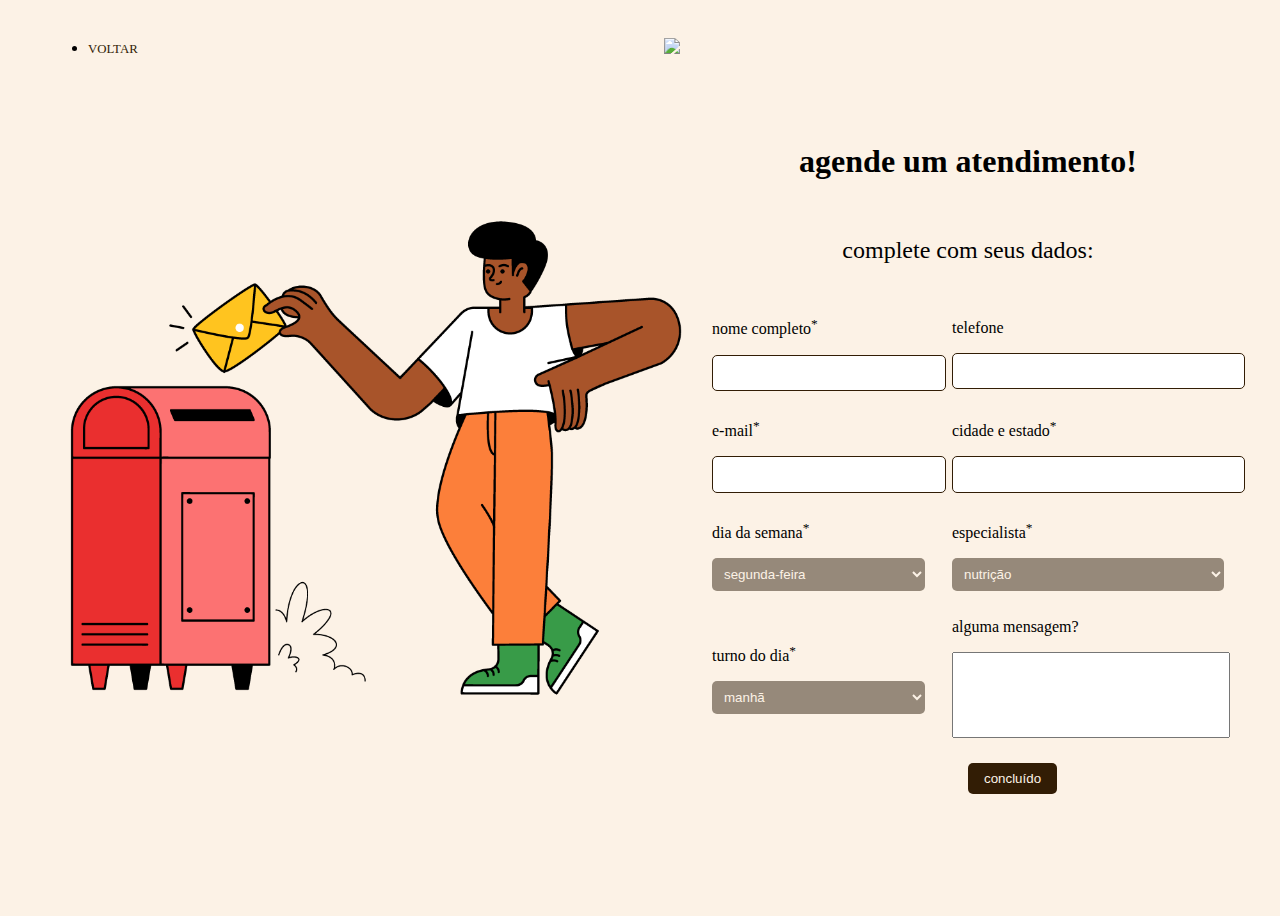
==== pages/contactPage/index.html @ e4000488 "feat(lp): tudo" ====
<!DOCTYPE html>
<html lang="pt-br">
  <head>
    <meta charset="UTF-8" />
    <meta http-equiv="X-UA-Compatible" content="IE=edge" />
    <meta name="viewport" content="width=device-width, initial-scale=1.0" />
    <link
      rel="stylesheet"
      type="text/css"
      href="../../styles/contactPage/styles.css"
    />
    <link
      rel="stylesheet"
      type="text/css"
      href="../../styles/mainPage/styles.css"
    />
    <link rel="stylesheet" type="text/css" href="../../styles/reset.css" />
    <link rel="preconnect" href="https://fonts.googleapis.com" />
    <link rel="preconnect" href="https://fonts.gstatic.com" crossorigin />
    <link
      href="https://fonts.googleapis.com/css2?family=Libre+Franklin:wght@100;200;300;400;500;600;700;800;900&display=swap"
      rel="stylesheet"
    />
    <link
      rel="stylesheet"
      type="text/css"
      href="../../styles/quizPage/styles.css"
    />
    <link
      rel="icon"
      href="../../assets/images/favicon.ico"
      type="image/x-icon"
    />
    <title>agende um atendimento | healthy.me</title>
  </head>
  <body>
    <header>
      <nav class="navbar-quiz">
        <div class="nav-menu-container-quiz">
          <ul class="nav-menu-landing-page">
            <li class="nav-menu-item">
              <a href="../../pages/mainPage/index.html" aria-label="Back"
                >voltar</a
              >
            </li>
          </ul>
        </div>
        <div>
          <a href="../../pages/mainPage/index.html" aria-label="Healthy.me Logo"
            ><img
              class="logo-img"
              id="logo-img"
              src="../../assets/images/logo.png"
          /></a>
        </div>
      </nav>
    </header>
    <section class="contact-page-container">
      <div class="contact-page-content">
        <section class="contact-right-side">
                <img src="../../assets/images/contact.png" class="contact-img">
        </section>
        <section class="contact-left-side">
          <div class="contact-us-title-container">
            <h1 class="contact-us-title">agende um atendimento!</h1>
            <h2 class="contact-us-subtitle">complete com seus dados:</h2>
          </div>
          <form class="contact-us-form">
              <div class="form-input-container">
                <label for="name">nome completo<sup>*</sup></label>
                <input type="text" name="name" class="form-input" required />
              </div>
              <div class="form-input-container">
                <label for="phone">telefone</label>
                <input type="tel" name="phone" class="form-input" required />
              </div>
              <div class="form-input-container">
                <label for="email">e-mail<sup>*</sup></label>
                <input type="email" name="email" class="form-input" required />
              </div>
              <div class="form-input-container">
                <label for="city">cidade e estado<sup>*</sup></label>
                <input type="text" name="city" class="form-input" required />
              </div>

              <div class="form-input-container">
                <label for="day-week">dia da semana<sup>*</sup></label>
                <select name="day-week" class="form-select" required>
                  <option value="monday">segunda-feira</option>
                  <option value="tuesday">terça-feira</option>
                  <option value="wednesday">quarta-feira</option>
                  <option value="thursday">quinta-feira</option>
                  <option value="friday">sexta-feira</option>
                </select>
              </div>
              <div class="form-input-container">
                <label for="specialist" >especialista<sup>*</sup></label>
                <select name="specialist" class="form-select" required>
                  <option value="nutrition">nutrição</option>
                  <option value="psychology">psicologia</option>
                  <option value="dermatology">dermatologia</option>
                  <option value="psychiatry">psiquiatria</option>
                  <option value="general">geral</option>
                </select>
              </div>
              <div class="form-input-container">
                <label for="day-hour">turno do dia<sup>*</sup></label>
                <select name="day-hour" class="form-select">
                  <option>manhã</option>
                  <option>tarde</option>
                  <option>noite</option>
                </select>
              </div>
              <div class="form-input-container">
                <label for="message">alguma mensagem?</label>
                <textarea
                  name="message"
                  class="input-message"
                ></textarea>
              </div>
            <button class="submit-btn-form" type="submit">concluído</button>
          </form>
        </section>
      </div>
    </section>
  </body>
</html>
<html></html>
---- styles/contactPage/styles.css ----
.contact-page-container {
  height: 100vh;
  width: 100vw;
  background-color: var(--color-beige);
}
.contact-page-content {
  display: flex;
  height: 100%;
  width: 100%;
  justify-content: space-evenly;
}
.contact-us-title-container {
  display: flex;
  flex-direction: column;
  align-items: center;
  margin-bottom: 2rem;
  gap: 1rem;
}
.contact-us-title {
  font-weight: 600;
  font-size: 2rem;
  margin-bottom: 1;
}
.contact-us-subtitle {
  font-weight: 500;
}
.contact-left-side {
  display: flex;
  flex-direction: column;
  padding: 1rem;
  justify-content: center;
  align-items: center;
  margin-right: 3rem;
}
.contact-right-side {
  height: 100%;
  align-items: center;
  display: flex;
  flex-direction: column;
  margin-left: 3rem;
  justify-content: center;

}
.contact-us-form {
  display: grid;
  place-items: center;
  gap: 1.7rem;
  grid-template-columns: 1fr 1fr;
  position: relative;
  padding-bottom: 3.5rem;
}

.form-input-container {
  display: flex;
  flex-direction: column;
  gap: 1rem;
  max-width: 17rem;
  width: 100%;
}
.form-input-speciality-container {
  display: flex;
  gap: 0.2rem;
  align-items: center;
}
.form-input {
  outline: none;
  border: 1px solid var(--color-brown);
  border-radius: 5px;
  width: 100%;
  padding: 0.6rem;
}
.form-select {
  background-color: var(--color-even-lighter-brown);
  color: var(--color-beige);
  padding: 0.5rem;
  border: none;
  border-radius: 5px;
}
.input-message {
  width: 20rem;
  max-width: 100%;
  height: 5rem;
  resize: none;
}
.submit-btn-form {
  position: absolute;
  bottom: 0;
  left: 50%;
  border: none;
  border-radius: 5px;
  padding: 0.5rem 1rem 0.5rem 1rem;
  color: var(--color-beige);
  background-color: var(--color-brown);
}
.contact-img {

    width: 40rem;
    height: auto;
}
---- styles/mainPage/styles.css ----
:root {
  --color-white: #fff;
  --color-black: #000;
  --color-lighter-brown: #877560;
  --color-even-lighter-brown: #96897a;
  --color-beige: #fcf2e6;
  --color-dark-beige: #eee3d4;
  --color-brown: #321d05;
  --color-light-blue: #eaf4f6;
  --color-blue: #8fd9e4;
  --color-light-purple: #f5f1ff;
  --color-dark-purple: #7983ca;
  --color-light-orange: #f9d8ad;
  --color-dark-orange: #c57b59;
  --color-dark-green: #5d6930;
  --color-light-green: #878a6d;
  --color-green: #f1ffcb;
}
.dark-mode {
  --color-white: #000;
  --color-black: #fcf2e6;
  --color-beige: #321d05;
  --color-dark-beige: #241806;
  --color-brown: #fcf2e6;
  --color-lighter-brown: #baaa98;
  --color-even-lighter-brown: #544c44;
  --color-light-green: #585a48;
}
html {
  scroll-behavior: smooth;
  background-color: var(--color-beige);
}

/* navbar */

.navbar {
  position: fixed;
  width: 100%;
  background-color: var(--color-beige);
  height: 5rem;
  display: grid;
  grid-template-columns: auto 1fr;
  align-items: center;
  z-index: 9999;
  gap: 2rem;
}
.navbar-quiz {
  position: fixed;
  width: 100%;
  background-color: var(--color-beige);
  height: 5rem;
  display: flex;
  align-items: center;
  justify-content: center;
  z-index: 9999;
}
.logo-container {
  width: auto;
  grid-column: 1;
  z-index: 9999;
}
.logo-img {
  width: auto;
  height: 2rem;
  cursor: pointer;
  z-index: 9999;
  margin-left: 3rem;
}
.nav-menu-container {
  display: flex;
  justify-content: end;
  margin-right: 2.5rem;
  grid-column: 2;
}
.nav-menu-container-quiz {
  left: 2.5rem;
  position: absolute;
}
.nav-menu-landing-page {
  align-items: center;
  gap: 3rem;
  display: flex;
}
.nav-menu-item a {
  cursor: pointer;
  text-transform: uppercase;
  color: var(--color-brown);
  transition-duration: 200ms;
  font-weight: 400;
  font-size: 0.8rem;
  text-decoration: none;
}
.nav-menu-item a:hover {
  color: var(--color-lighter-brown);
  transition-duration: 200ms;
}
.contact-btn {
  border: none;
  background-color: var(--color-brown);
  color: var(--color-beige);
  padding: 0.9rem 1.4rem 0.9rem 1.4rem;
  border-radius: 100px;
  cursor: pointer;
  text-transform: uppercase;
  font-size: 0.7rem;
}

/* about page */

.about-page {
  height: 100vh;
  width: 100vw;
  position: relative;
  display: flex;
  justify-content: center;
  align-items: center;
  background-color: var(--color-beige);
  background-image: url("../../assets/images/plant1.png");
  background-repeat: no-repeat;
  background-position: left 5% bottom;
  background-size: 20rem auto;
  user-select: none;
}
.about-content {
  text-align: center;
  margin-top: 5rem;
}
.title-about {
  padding-bottom: 2rem;
  position: relative;
}
.about-cover-img {
  max-width: 40rem;
  width: 100%;
  padding-bottom: 1rem;
  z-index: 9999;
}
.title-about h2 {
  font-weight: 500;
  color: var(--color-black);
  font-size: 1.5rem;
  position: relative;
}
.about-description {
  max-width: 45rem;
  width: 100%;
  color: var(--color-black);
  position: relative;
}
.about-description p {
  font-size: 1.3rem;
  line-height: 30px;
  font-weight: 300;
  padding-bottom: 2rem;
  background-color: var(--color-beige);
  border-radius: 5px;
}
.quiz-btn {
  border: none;
  background-color: var(--color-brown);
  color: var(--color-beige);
  padding: 0.9rem 1.4rem 0.9rem 1.4rem;
  border-radius: 100px;
  cursor: pointer;
  text-transform: uppercase;
  font-size: 1rem;
  box-shadow: 0 0 20px 10px rgba(0, 0, 0, 0.1);
  transition-duration: 200ms;
}
.quiz-btn:hover {
  transition-duration: 200ms;
  transform: scale(0.95);
}
.plant1-img {
  max-width: 20rem;
  width: 100%;
  height: auto;
  object-fit: contain;
}
.plant1-container {
  position: absolute;
  z-index: 0;
}
.bold-word {
  text-decoration: underline;
}
.about-blob-img {
  position: absolute;
  top: 0;
  right: 0;
  object-fit: contain;
}

/* settings component */

.settings-container {
  position: fixed;
  bottom: 0;
  left: 4rem;
  z-index: 9999;
  display: flex;
  flex-direction: column;
  align-items: center;
  gap: 0.5rem;
}
.settings-line {
  height: 10rem;
  width: 0.2rem;
  background-color: var(--color-lighter-brown);
}
#music-btn {
  background-color: var(--color-beige);
  border: 1px solid var(--color-lighter-brown);
  padding: 0.5rem;
  color: var(--color-brown);
  cursor: pointer;
  background-image: url("https://cdn.icon-icons.com/icons2/2226/PNG/512/play_icon_134504.png");
  background-repeat: no-repeat;
  background-position: center;
  background-size: 0.8rem auto;
}
.dark-btn {
  width: 1rem;
  height: auto;
  cursor: pointer;
  display: block;
}

/* missions page */

.mission-page {
  height: 100vh;
  width: 100vw;
  position: relative;
  background-color: var(--color-beige);
  display: flex;
  align-items: end;
  justify-content: center;
}
.missions-container {
  height: 89vh;
  display: grid;
  justify-content: center;
  align-items: center;
  grid-template-columns: 1fr 1fr;
  gap: 3rem;
}

/* missions page left side */

.mission-left-side {
  grid-column: 1;
  text-align: center;
  display: flex;
  height: 100%;
  flex-direction: column;
  align-items: center;
  justify-content: center;
}
.mission-left-content {
  padding-left: 5rem;
  gap: 2rem;
  display: flex;
  flex-direction: column;
  justify-content: center;
  align-items: center;
}
.mission-left-title {
  font-size: 3rem;
  width: 100%;
  padding-bottom: 1.5rem;
  color: var(--color-black);
  border-bottom: 1px solid var(--color-brown);
}
.mission-left-description {
  font-size: 1rem;
  max-width: 40rem;
  color: var(--color-black);
  line-height: 22px;
  text-align: left;
}

/* cards left side */

.cards-container {
  display: grid;
  grid-template-columns: repeat(auto-fit, minmax(15rem, 30rem));
  width: 100%;
  justify-content: center;
}
.card {
  padding: 1.5rem;
  max-width: 100%;
  height: auto;
  position: relative;
  border: 2px solid var(--color-even-lighter-brown);
  display: flex;
  flex-direction: column;
  border-radius: 7px;
  box-shadow: 0 0 9px 1.5px rgba(0, 0, 0, 0.1);
  margin-bottom: 1rem;
}
.card-title {
  width: 100%;
  display: flex;
  color: var(--color-black);
  justify-content: start;
  padding-bottom: 1rem;
  padding-left: 2rem;
  font-size: 1rem;
  font-weight: 600;
}
.card-description {
  font-size: 0.85rem;
  color: var(--color-black);
  text-align: justify;
  line-height: 17px;
  width: 100%;
}
.mission-icon {
  width: 2rem;
  height: auto;
  position: absolute;
  top: 0.6rem;
  left: 0.8rem;
}

/* missions page right side */

.mission-right-side {
  grid-column: 2;
  height: 100%;
  display: flex;
  flex-direction: column;
  justify-content: center;
  align-items: center;
  padding-right: 2rem;
}
.mission-img-container {
  background-color: var(--color-even-lighter-brown);
  border-radius: 50%;
  max-width: 40rem;
  width: 100%;
  overflow: hidden;
  position: relative;
}
.mission-img-container::before {
  content: "";
  display: block;
  padding-top: 100%;
}
.mission-img {
  position: absolute;
  top: 0;
  left: 0;
  right: 0;
  bottom: 0;
  background-image: url("../../assets/images/mission2.png");
  background-repeat: no-repeat;
  background-size: cover;
  background-position: center;
}

/* information page */

.info-page {
  height: 100vh;
  width: 100vw;
  position: relative;
  background-color: var(--color-beige);
  display: flex;
  align-items: end;
  justify-content: center;
}
.info-page-container {
  width: 100%;
  height: 90vh;
  display: grid;
  grid-template-columns: 1fr 1fr;
  justify-content: center;
  place-items: center;
}
/* information page left side */

.info-left-side {
  grid-column: 1;
  width: 100%;
  height: 100%;
  display: flex;
  justify-content: end;
  place-items: center;
}
.information-display-container {
  width: 70%;
  max-height: 85%;
  height: 100%;
  margin-right: 4rem;
  position: relative;
  background-color: var(--color-light-green);
  border-radius: 5px;
  padding: 2rem;
}
.information-display-container span {
  position: absolute;
  color: var(--color-black);
  top: 1rem;
  font-size: 0.7rem;
  left: 1rem;
  background-color: var(--color-light-green);
}
.information-display-container h1 {
  font-weight: 500;
  font-size: 2rem;
  color: var(--color-brown);
}
.information-display-container p {
  line-height: 24px;
  color: var(--color-brown);
  font-size: 0.9rem;
}

/* info displays  */

#vitamins-display {
  display: flex;
  flex-direction: column;
  align-items: center;
  justify-content: center;
  gap: 1.5rem;
}
#vitamins-display-container {
  height: 100%;
  overflow-y: auto;
  display: none;
}
#exercise-display {
  display: flex;
  flex-direction: column;
  align-items: center;
  justify-content: center;
  gap: 1.5rem;
}
#exercise-display-container {
  height: 100%;
  overflow-y: auto;
  display: none;
}
#simple-actions-display {
  display: flex;
  flex-direction: column;
  align-items: center;
  justify-content: center;
  gap: 1.5rem;
}
#simple-actions-display-container {
  height: 100%;
  overflow-y: auto;
  display: none;
}
#sports-display {
  display: flex;
  flex-direction: column;
  align-items: center;
  justify-content: center;
  gap: 1.5rem;
}
#sports-display-container {
  height: 100%;
  overflow-y: auto;
  display: none;
}
.info-display-icon {
  width: 1rem;
  height: auto;
}

/* information page right side  */

.info-right-side {
  grid-column: 2;
  width: 100%;
  height: 100%;
  display: flex;
  justify-content: center;
  align-items: center;
}
.info-right-content {
  width: 100%;
  color: var(--color-black);
  height: 95%;
  display: flex;
  flex-direction: column;
  place-items: center;
  padding: 1rem 4rem 1rem 1rem;
  gap: 2rem;
}
.info-right-content div {
  transition-duration: 200ms;
}
.info-right-content div:hover {
  transform: scale(0.97);
  transition-duration: 200ms;
}
.info-right-title {
  font-size: 3rem;
  display: flex;
  width: 100%;
  justify-content: center;
  padding-bottom: 1.5rem;
  border-bottom: 1px solid var(--color-brown);
}

/* info buttons  */

.info-list {
  display: grid;
  grid-template-columns: 1fr;
  grid-gap: 1.5rem;
  width: 50%;
}
.info-list h1 {
  font-size: 1rem;
  font-weight: 500;
  z-index: 9998;
  text-align: center;
  width: 70%;
  text-transform: uppercase;
}
.info-list div {
  border-radius: 5px;
  box-shadow: 0 0 9px 1.5px rgba(0, 0, 0, 0.1);
  height: 2rem;
  padding: 2rem;
  display: flex;
  justify-content: end;
  align-items: center;
  position: relative;
  cursor: pointer;
}
.info-list img {
  position: absolute;
  width: 6rem;
  height: auto;
  bottom: 0;
  left: -0.2rem;
  z-index: 0;
}
.vitamins-info-box {
  background-color: var(--color-light-blue);
  border: 1.5px solid var(--color-blue);
}
.exercise-info-box {
  background-color: var(--color-light-purple);
  border: 1.5px solid var(--color-dark-purple);
}
.simple-actions-info-box {
  background-color: var(--color-light-orange);
  border: 1.5px solid var(--color-dark-orange);
}
.sports-info-box {
  background-color: var(--color-green);
  border: 1.5px solid var(--color-light-green);
}

/* challenge page  */

.challenge-page {
  height: 100vh;
  width: 100vw;
  position: relative;
  background-color: var(--color-beige);
  display: flex;
  justify-content: center;
  align-items: end;
}
.challenge-container {
  width: 70vw;
  height: 85vh;
  display: flex;
  flex-direction: column;
  align-items: center;
  padding: 2rem;
  gap: 1.5rem;
  color: var(--color-black);
}
.challenge-page-title {
  font-size: 3rem;
  display: flex;
  width: 70%;
  justify-content: center;
}

/* form challenge  */

#form-challenge {
  width: 100%;
  display: flex;
  justify-content: center;
  gap: 0.5rem;
  position: relative;
  align-items: center;
}
#input-challenge {
  max-width: 40rem;
  width: 100%;
  height: 2.5rem;
  border: 1.5px solid var(--color-lighter-brown);
  background-color: var(--color-dark-beige);
  border-radius: 5px;
  text-indent: 1rem;
  padding-right: 3.5rem;
  position: relative;
  outline: none;
}
#frequency-select {
  height: 2rem;
  border: none;
  background-color: var(--color-lighter-brown);
  color: var(--color-white);
  outline: none;
  border-radius: 5px;
}
.submit-button-challenge {
  border: none;
  width: 2.5rem;
  height: 2.5rem;
  padding: 0.5rem;
  border-radius: 50%;
  cursor: pointer;
  background-color: var(--color-brown);
  color: var(--color-beige);
}

/* goals  */

.goals-container {
  width: 75%;
  height: 100%;
  background-color: var(--color-dark-beige);
  padding: 2rem;
  border-radius: 5px;
  position: relative;
  display: flex;
  flex-direction: column;
  align-items: center;
  gap: 1rem;
  overflow: auto;
  text-align: center;
}

.goal {
  width: 90%;
  max-height: 5rem;
  height: 100%;
  padding: 1rem;
  background-color: var(--color-beige);
  color: var(--color-black);
  border: 2px solid var(--color-even-lighter-brown);
  border-radius: 5px;
  display: flex;
  align-items: center;
  justify-content: space-between;
  position: relative;
  flex-shrink: 0;
}
.goal-left-menu {
  display: flex;
  gap: 1rem;
}
.goal h1 {
  font-weight: 500;
  font-size: 0.9rem;
  max-width: 35rem;
  word-break: break-all;
  line-height: 20px;
  text-decoration: none;
}
.goal-right-menu {
  display: flex;
  justify-content: center;
  align-items: center;
  gap: 1rem;
}
.goal-right-menu h3 {
  font-size: 0.7rem;
  text-transform: uppercase;
  user-select: none;
}
.goal-right-menu img {
  width: 1.5rem;
  height: auto;
  cursor: pointer;
}
---- styles/quizPage/styles.css ----
/* quiz page  */

.quiz-page {
  height: 100vh;
  width: 100vw;
  position: relative;
  display: flex;
  justify-content: center;
  align-items: center;
  background-color: var(--color-beige);
}
.quiz-container {
  max-width: 60rem;
  width: 100%;
  padding: 0rem 3rem 0rem 3rem;
  height: 65%;
  position: relative;
  margin-top: 5rem;
  display: flex;
  flex-direction: column;
  align-items: center;
  justify-content: center;
  border: 2px solid var(--color-even-lighter-brown);
  border-radius: 5px;
  background-color: var(--color-dark-beige);
  box-shadow: inset 2px 2px var(--color-even-lighter-brown);
}

.quiz-container h2 {
  position: absolute;
  top: 2rem;
  left: 3rem;
  font-weight: 300;
  color: var(--color-black);
}
.quiz-container h3 {
  font-weight: 500;
  color: var(--color-black);
  font-size: 1.3rem;
}
.quiz-container li {
  margin-top: 1.6rem;
  color: var(--color-black);
}
#next-question-btn {
  padding: 0.7rem 0.7rem 0.7rem 0.7rem;
  width: fit-content;
  border: none;
  border-radius: 5px;
  cursor: pointer;
  background-color: var(--color-lighter-brown);
  color: var(--color-beige);
  margin-top: 1.5rem;
}
#question-1 {
    display: block;
    width: 80%;
}
#question-2 {
    display: none;
    width: 80%;
}
#question-3 {
    display: none;
    width: 80%;
}
#question-4 {
  display: none;
  width: 80%;
}
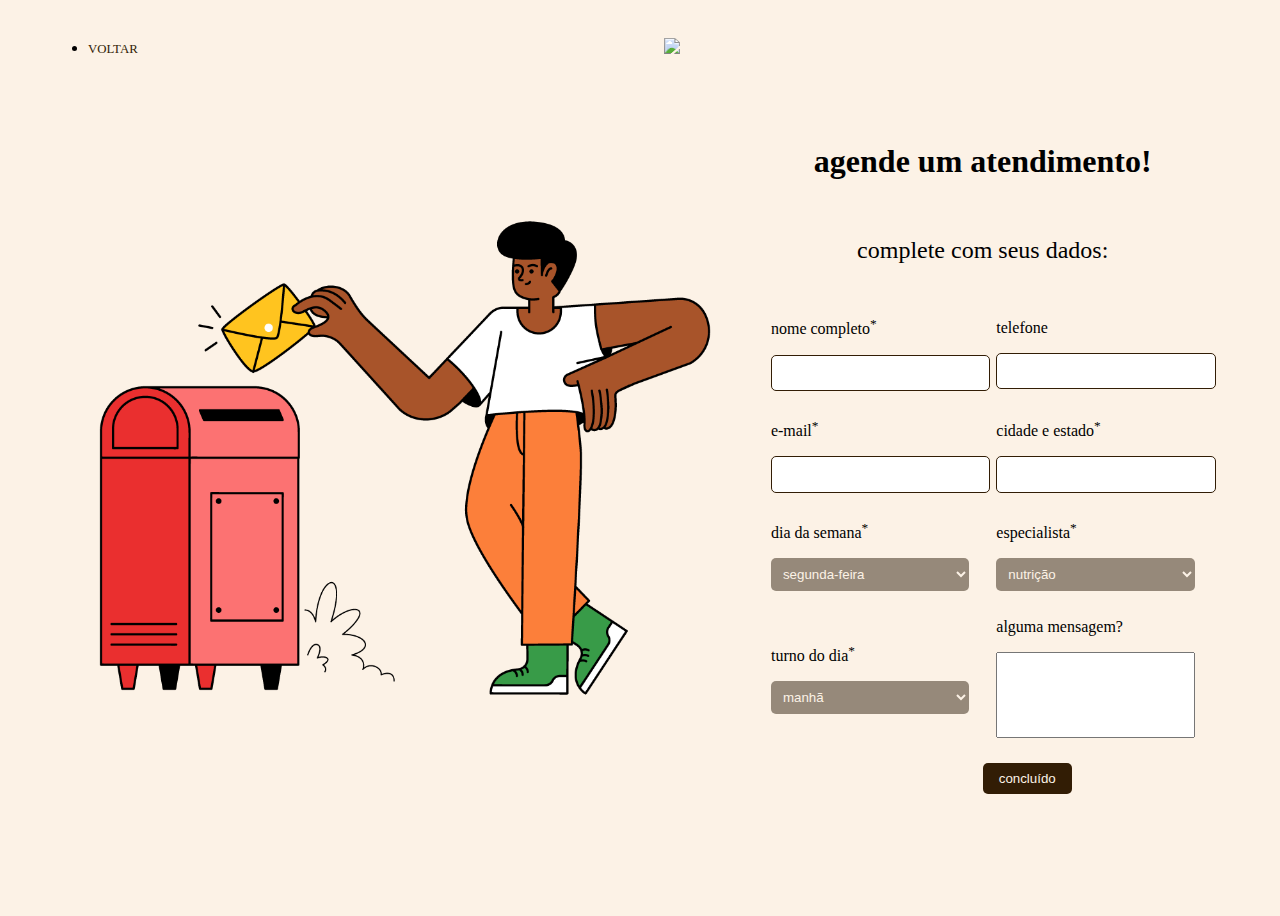
==== commit 389d9d6b: "style: responsive" ====
--- a/pages/contactPage/index.html
+++ b/pages/contactPage/index.html
@@ -57,72 +57,119 @@
     </header>
     <section class="contact-page-container">
       <div class="contact-page-content">
+        <section class="contact-left-side">
+          <img src="../../assets/images/contact.png" class="contact-img" />
+        </section>
         <section class="contact-right-side">
-                <img src="../../assets/images/contact.png" class="contact-img">
-        </section>
-        <section class="contact-left-side">
           <div class="contact-us-title-container">
             <h1 class="contact-us-title">agende um atendimento!</h1>
             <h2 class="contact-us-subtitle">complete com seus dados:</h2>
           </div>
           <form class="contact-us-form">
-              <div class="form-input-container">
-                <label for="name">nome completo<sup>*</sup></label>
-                <input type="text" name="name" class="form-input" required />
-              </div>
-              <div class="form-input-container">
-                <label for="phone">telefone</label>
-                <input type="tel" name="phone" class="form-input" required />
-              </div>
-              <div class="form-input-container">
-                <label for="email">e-mail<sup>*</sup></label>
-                <input type="email" name="email" class="form-input" required />
-              </div>
-              <div class="form-input-container">
-                <label for="city">cidade e estado<sup>*</sup></label>
-                <input type="text" name="city" class="form-input" required />
-              </div>
+            <div class="form-input-container">
+              <label class="field-title" for="name"
+                >nome completo<sup>*</sup></label
+              >
+              <input
+                id="name-form-field"
+                type="text"
+                name="name"
+                class="form-input"
+                required
+              />
+            </div>
+            <div class="form-input-container">
+              <label class="field-title" for="phone">telefone</label>
+              <input
+                id="phone-form-field"
+                type="tel"
+                name="phone"
+                class="form-input"
+              />
+            </div>
+            <div class="form-input-container">
+              <label class="field-title" for="email">e-mail<sup>*</sup></label>
+              <input
+                id="email-form-field"
+                type="email"
+                name="email"
+                class="form-input"
+                required
+              />
+            </div>
+            <div class="form-input-container">
+              <label class="field-title" for="city"
+                >cidade e estado<sup>*</sup></label
+              >
+              <input
+                id="city-form-field"
+                type="text"
+                name="city"
+                class="form-input"
+                required
+              />
+            </div>
 
-              <div class="form-input-container">
-                <label for="day-week">dia da semana<sup>*</sup></label>
-                <select name="day-week" class="form-select" required>
-                  <option value="monday">segunda-feira</option>
-                  <option value="tuesday">terça-feira</option>
-                  <option value="wednesday">quarta-feira</option>
-                  <option value="thursday">quinta-feira</option>
-                  <option value="friday">sexta-feira</option>
-                </select>
-              </div>
-              <div class="form-input-container">
-                <label for="specialist" >especialista<sup>*</sup></label>
-                <select name="specialist" class="form-select" required>
-                  <option value="nutrition">nutrição</option>
-                  <option value="psychology">psicologia</option>
-                  <option value="dermatology">dermatologia</option>
-                  <option value="psychiatry">psiquiatria</option>
-                  <option value="general">geral</option>
-                </select>
-              </div>
-              <div class="form-input-container">
-                <label for="day-hour">turno do dia<sup>*</sup></label>
-                <select name="day-hour" class="form-select">
-                  <option>manhã</option>
-                  <option>tarde</option>
-                  <option>noite</option>
-                </select>
-              </div>
-              <div class="form-input-container">
-                <label for="message">alguma mensagem?</label>
-                <textarea
-                  name="message"
-                  class="input-message"
-                ></textarea>
-              </div>
-            <button class="submit-btn-form" type="submit">concluído</button>
+            <div class="form-input-container">
+              <label class="field-title" for="day-week"
+                >dia da semana<sup>*</sup></label
+              >
+              <select
+                id="day-week-form-field"
+                name="day-week"
+                class="form-select"
+                required
+              >
+                <option value="segunda">segunda-feira</option>
+                <option value="terça">terça-feira</option>
+                <option value="quarta">quarta-feira</option>
+                <option value="quinta">quinta-feira</option>
+                <option value="sexta">sexta-feira</option>
+              </select>
+            </div>
+            <div class="form-input-container">
+              <label class="field-title" for="specialist"
+                >especialista<sup>*</sup></label
+              >
+              <select
+                id="specialist-form-field"
+                name="specialist"
+                class="form-select"
+                required
+              >
+                <option value="nutrição">nutrição</option>
+                <option value="psicologia">psicologia</option>
+                <option value="dermatologia">dermatologia</option>
+                <option value="psiquiatria">psiquiatria</option>
+                <option value="geral">geral</option>
+              </select>
+            </div>
+            <div class="form-input-container">
+              <label class="field-title" for="day-hour"
+                >turno do dia<sup>*</sup></label
+              >
+              <select id="hour-form-field" name="day-hour" class="form-select">
+                <option value="manhã">manhã</option>
+                <option value="tarde">tarde</option>
+                <option value="noite">noite</option>
+              </select>
+            </div>
+            <div class="form-input-container">
+              <label class="field-title" for="message">alguma mensagem?</label>
+              <textarea
+                id="message-form-field"
+                name="message"
+                class="input-message"
+              ></textarea>
+            </div>
+            <button class="submit-btn-form" id="submit-btn-form" type="submit">
+              concluído
+            </button>
           </form>
         </section>
       </div>
     </section>
   </body>
+  <script src="../../scripts/contactPage/app.js"></script>
 </html>
 <html></html>
--- a/styles/contactPage/styles.css
+++ b/styles/contactPage/styles.css
@@ -19,12 +19,11 @@
 .contact-us-title {
   font-weight: 600;
   font-size: 2rem;
-  margin-bottom: 1;
 }
 .contact-us-subtitle {
   font-weight: 500;
 }
-.contact-left-side {
+.contact-right-side {
   display: flex;
   flex-direction: column;
   padding: 1rem;
@@ -32,14 +31,12 @@
   align-items: center;
   margin-right: 3rem;
 }
-.contact-right-side {
+.contact-left-side {
   height: 100%;
   align-items: center;
   display: flex;
-  flex-direction: column;
   margin-left: 3rem;
   justify-content: center;
-
 }
 .contact-us-form {
   display: grid;
@@ -77,8 +74,6 @@
   border-radius: 5px;
 }
 .input-message {
-  width: 20rem;
-  max-width: 100%;
   height: 5rem;
   resize: none;
 }
@@ -93,7 +88,17 @@
   background-color: var(--color-brown);
 }
 .contact-img {
+  max-width: 40rem;
+  width: 100%;
+  height: auto;
+}
 
-    width: 40rem;
-    height: auto;
+@media (max-width: 1145px) {
+  .contact-us-title {
+    font-size: 1.6rem;
+  }
+  .field-title {
+    font-size: .8rem;
+  }
 }
+ --- a/styles/mainPage/styles.css
+++ b/styles/mainPage/styles.css
@@ -284,14 +284,17 @@
 
 .cards-container {
   display: grid;
-  grid-template-columns: repeat(auto-fit, minmax(15rem, 30rem));
-  width: 100%;
-  justify-content: center;
+grid-template-rows: 1fr 1fr 1fr;
+  width: 100%;
+  justify-content: center;
+  height: 45vh;
+  /* background-color: red; */
 }
 .card {
   padding: 1.5rem;
-  max-width: 100%;
-  height: auto;
+  max-width: 30rem;
+  width: 100%;
+  height: 8vh;
   position: relative;
   border: 2px solid var(--color-even-lighter-brown);
   display: flex;
@@ -496,6 +499,7 @@
 }
 .info-right-content div {
   transition-duration: 200ms;
+  color: #321d05;
 }
 .info-right-content div:hover {
   transform: scale(0.97);
@@ -574,7 +578,8 @@
   align-items: end;
 }
 .challenge-container {
-  width: 70vw;
+  max-width: 70rem;
+  width: 100%;
   height: 85vh;
   display: flex;
   flex-direction: column;
@@ -588,6 +593,8 @@
   display: flex;
   width: 70%;
   justify-content: center;
+  padding-bottom: 1.5rem;
+  border-bottom: 1px solid var(--color-brown);
 }
 
 /* form challenge  */
@@ -634,7 +641,8 @@
 /* goals  */
 
 .goals-container {
-  width: 75%;
+  max-width: 60rem;
+  width: 100%;
   height: 100%;
   background-color: var(--color-dark-beige);
   padding: 2rem;
@@ -691,3 +699,141 @@
   height: auto;
   cursor: pointer;
 }
+
+/* contact us page  */
+
+.contact-us-page {
+  height: 100vh;
+  width: 100vw;
+  position: relative;
+  background-color: var(--color-beige);
+  display: flex;
+  justify-content: center;
+}
+.contact-us-container-lp {
+  flex-direction: column;
+  height: 100%;
+  width: 100%;
+  display: flex;
+  justify-content: center;
+  align-items: center;
+  gap: 1.5rem;
+  padding-left: 1rem;
+  padding-right: 1rem;
+}
+.contact-us-title-lp {
+  font-size: 3rem;
+  color: var(--color-brown);
+  padding-bottom: 1.5rem;
+  border-bottom: 1px solid var(--color-brown);
+  max-width: 60%;
+  width: 100%;
+  display: flex;
+  justify-content: center;
+}
+.contact-us-subtitle-lp {
+  font-weight: 400;
+  color: var(--color-brown);
+  max-width: 50rem;
+  width: 100%;
+  text-align: center;
+  line-height: 23px;
+}
+.contact-us-content-lp {
+  display: grid;
+  grid-template-columns: 1fr 1fr 1fr 1fr;
+  gap: 2.5rem;
+  margin-top: 1.5rem;
+}
+.contact-person h1 {
+  font-weight: 500;
+  padding-bottom: 0.5rem;
+  width: 100%;
+  display: flex;
+  justify-content: center;
+  border-bottom: 1px solid var(--color-brown);
+  margin-top: 0.4rem;
+  color: var(--color-brown);
+}
+.contact-person {
+  background-color: var(--color-even-lighter-brown);
+  padding: 1.5rem;
+  display: flex;
+  flex-direction: column;
+  align-items: center;
+  gap: 1rem;
+  border-radius: 5px;
+  box-shadow: 0 0 9px 1.5px rgba(0, 0, 0, 0.1);
+}
+.contact-person-picture {
+  border-radius: 50%;
+  border: 1px solid var(--color-brown);
+  box-shadow: 0 0 9px 1.5px rgba(0, 0, 0, 0.1);
+  max-width: 13rem;
+  width: 100%;
+}
+.socials-container {
+  display: flex;
+  gap: 0.8rem;
+  margin-top: 0.2rem;
+}
+.social-icon {
+  cursor: pointer;
+  width: auto;
+  height: 2rem;
+}
+
+@media (max-width: 1400px) {
+  .mission-left-description {
+    font-size: .8rem;
+    line-height: 15px;
+  }
+}
+@media (max-width: 1075px) {
+  .card-title {
+    font-size: .8rem;
+  }
+  .card-description {
+    font-size: .7rem;
+  }
+  .navbar {
+    gap:0;
+  }
+  .nav-menu-item a {
+    font-size: .7rem;
+  }
+}
+@media (max-height: 857px) {
+  .card-title {
+    font-size: .8rem;
+  }
+  .card-description {
+    font-size: .7rem;
+  }
+  .card {
+    padding-top: .8rem;
+    width: 13rem;
+    height: 14vh;
+  }
+  .cards-container {
+    grid-template-rows: 1fr 1fr;
+    grid-template-columns: repeat(auto-fit, minmax(200px, 1fr));
+  }
+}
+@media (max-height: 730px) {
+  .info-list {
+    grid-template-columns: 1fr 1fr;
+    max-width: 30rem;
+    width: 100%;
+  }
+  .contact-us-container-lp {
+    margin-top: 2rem;
+    gap:.7rem;
+  }
+  .contact-person-picture {
+height: 7rem;
+  }
+  .contact-us-content-lp {
+    margin-top: .5rem;
+  }
+}--- a/styles/quizPage/styles.css
+++ b/styles/quizPage/styles.css
@@ -67,4 +67,17 @@
 #question-4 {
   display: none;
   width: 80%;
+}
+#question-5 {
+  display: none;
+  width: 80%;
+}
+#results-quiz-1 {
+  display: none;
+}
+#results-quiz-2 {
+  display: none;
+}
+#results-quiz-3 {
+  display: none;
 }